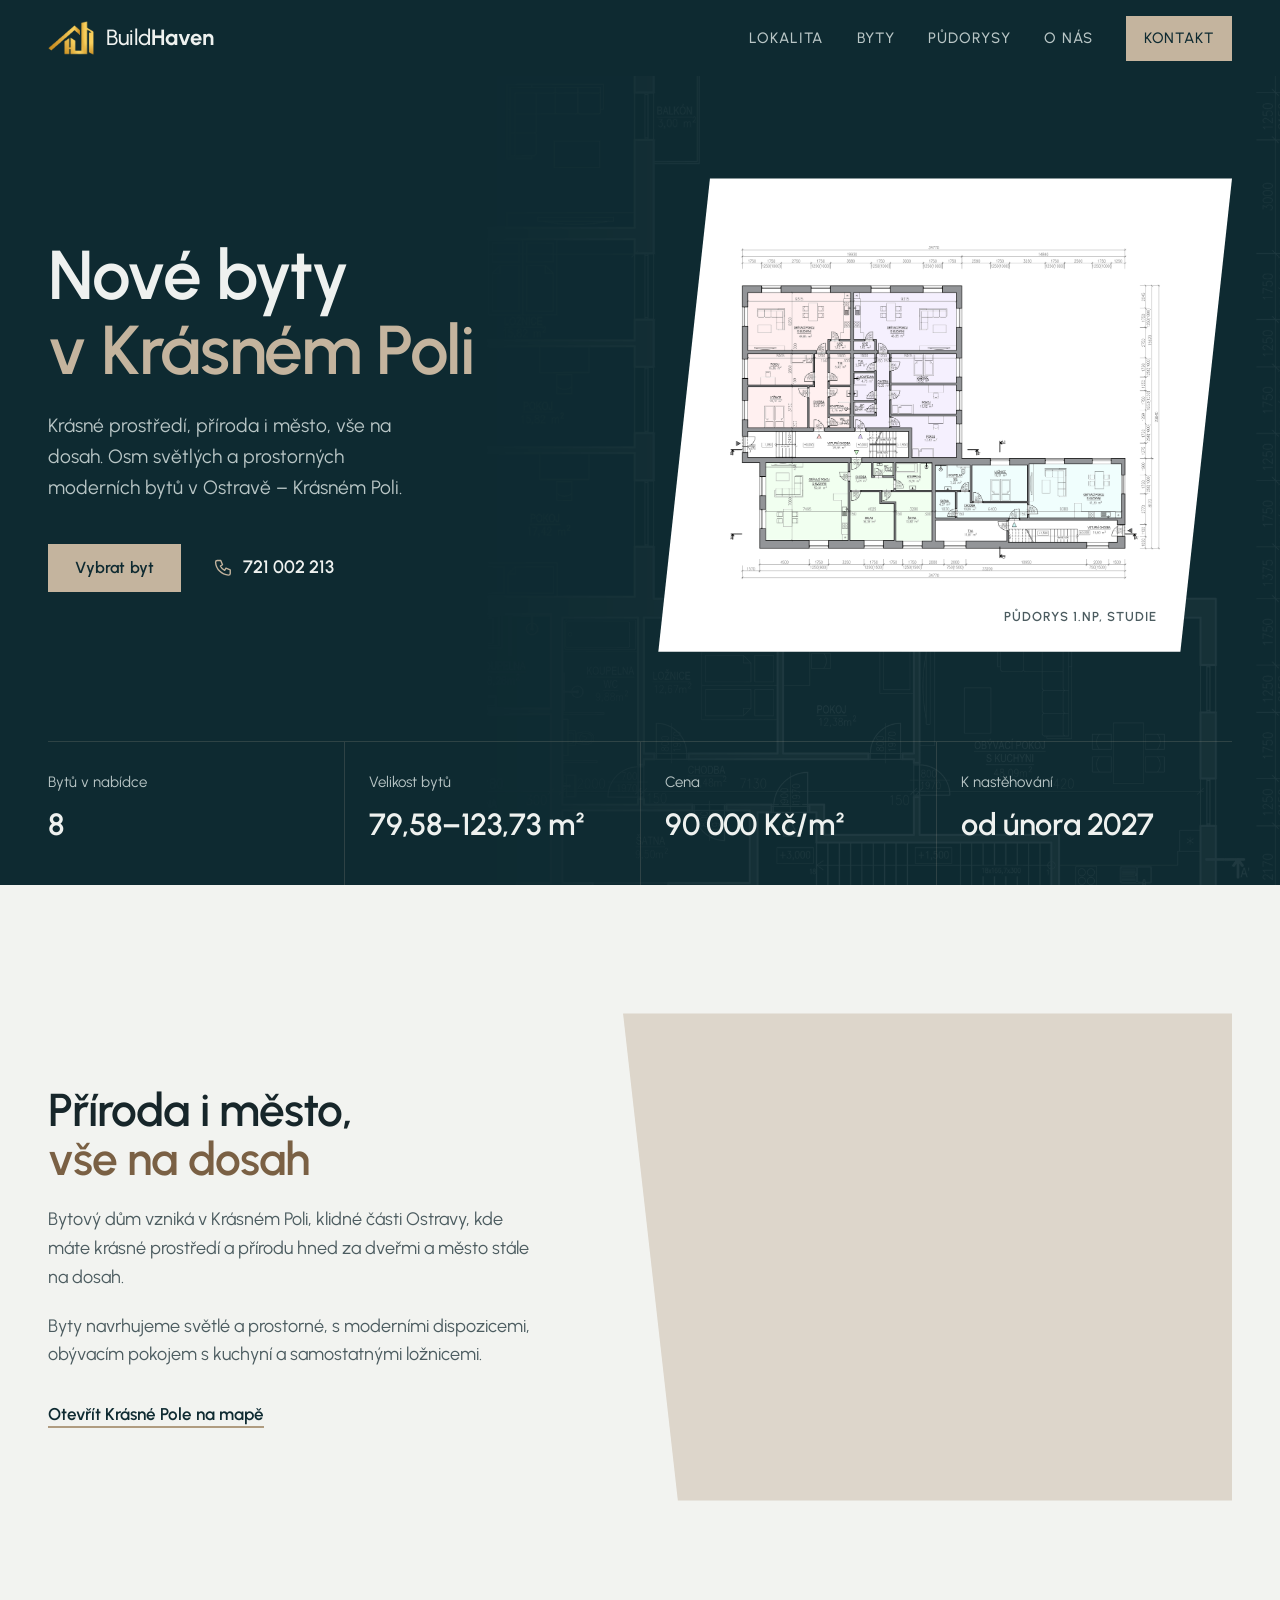
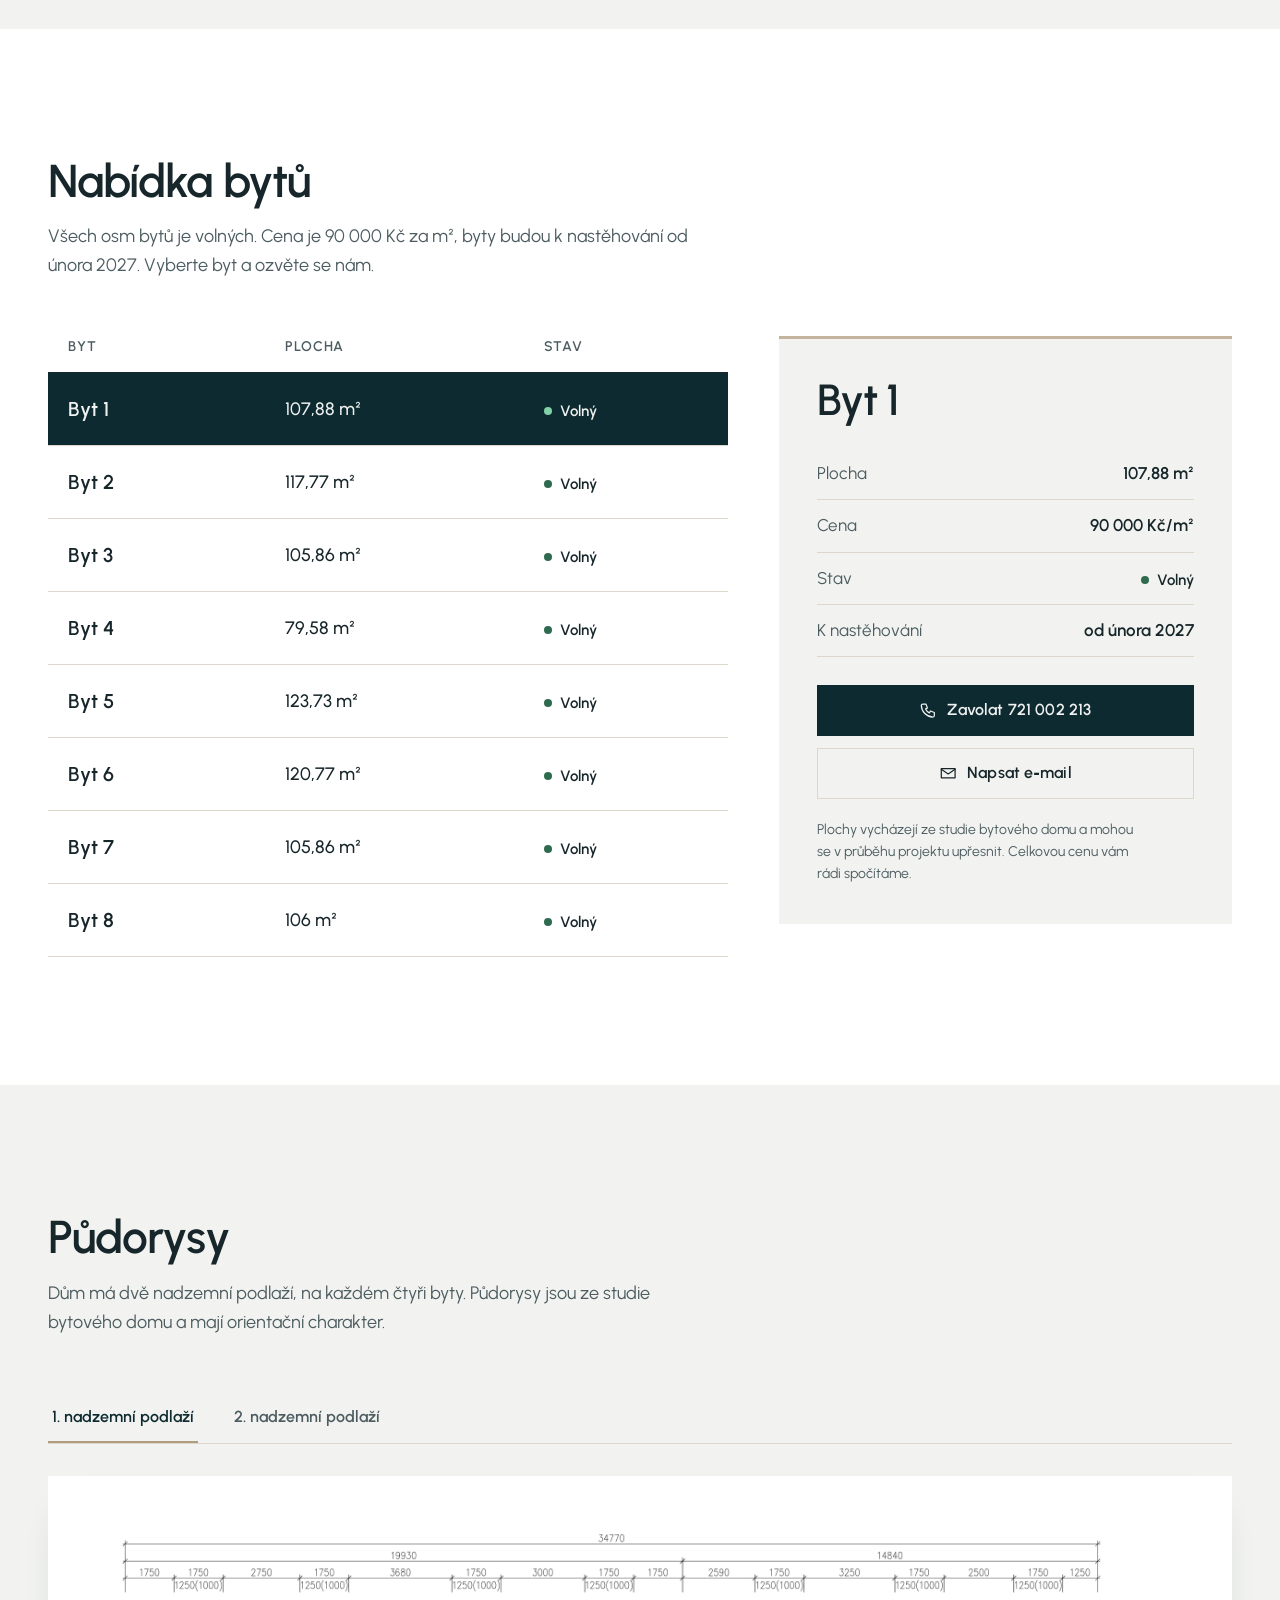
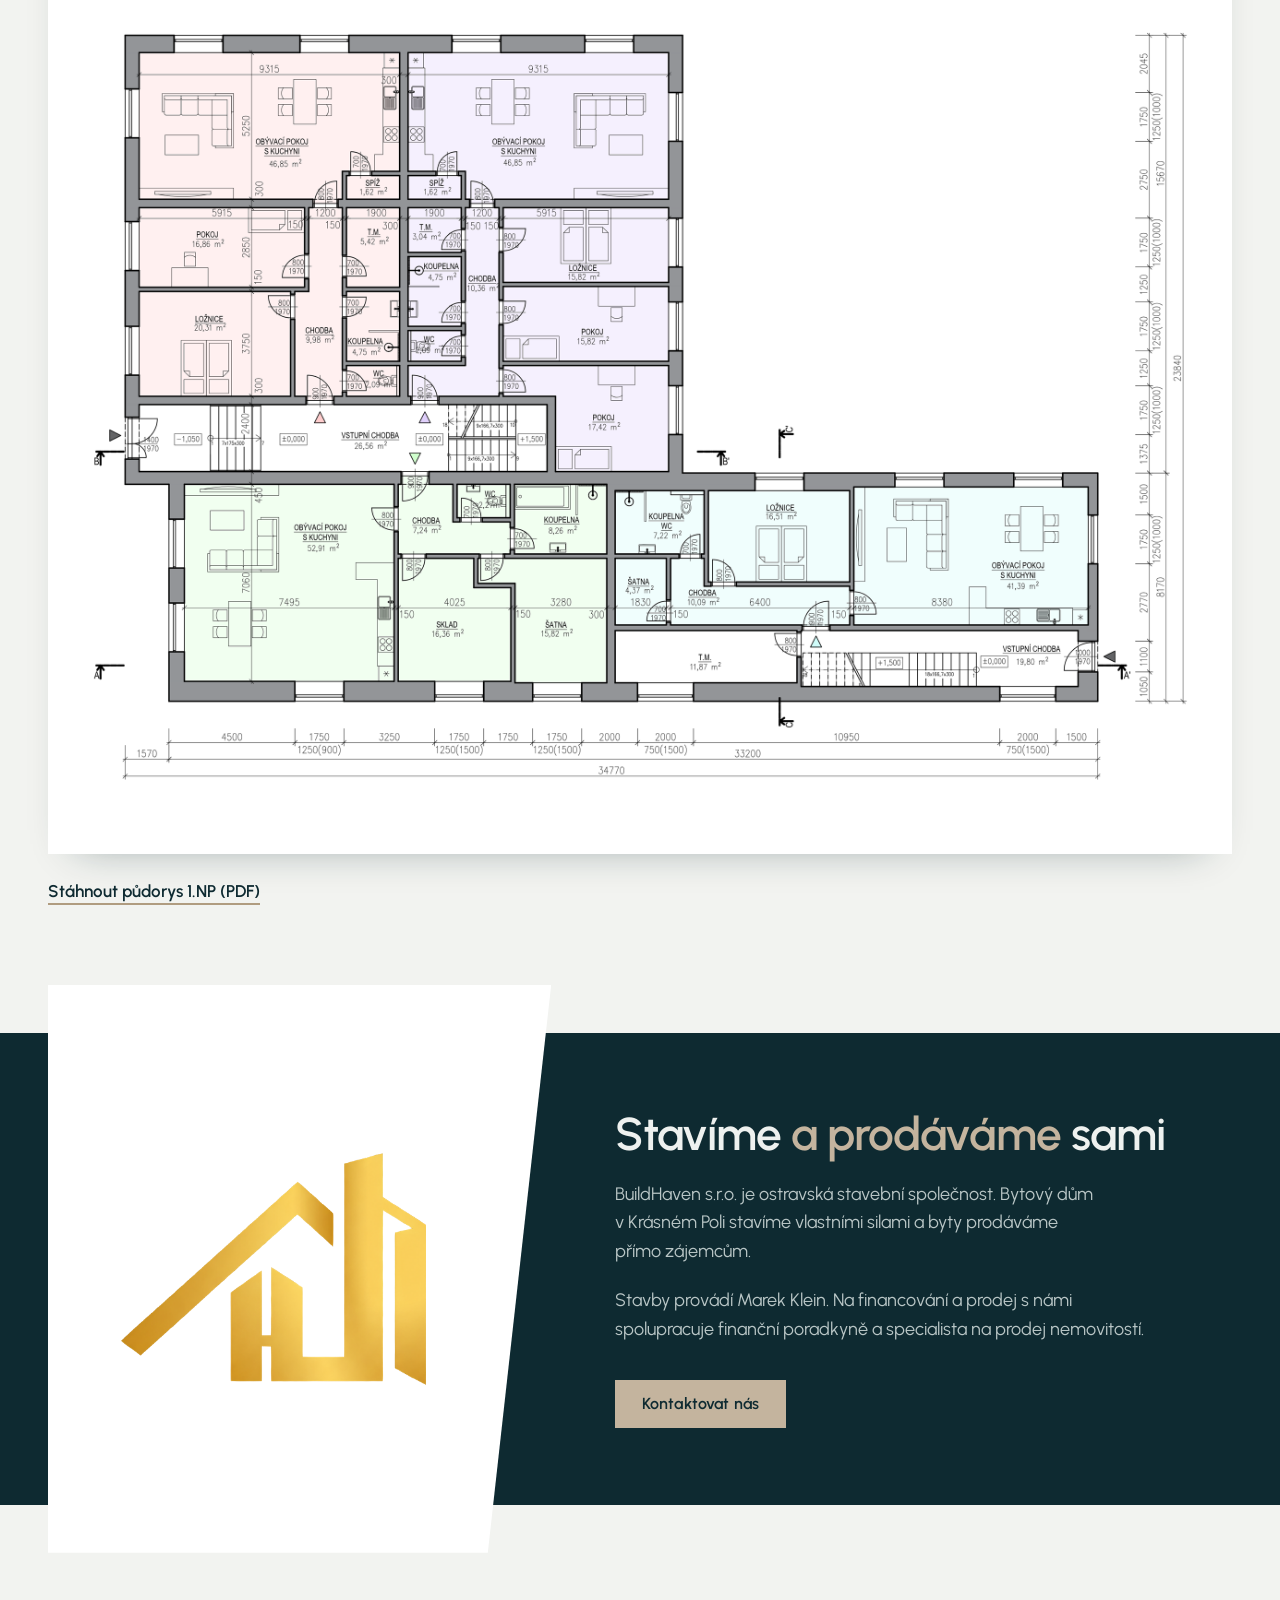
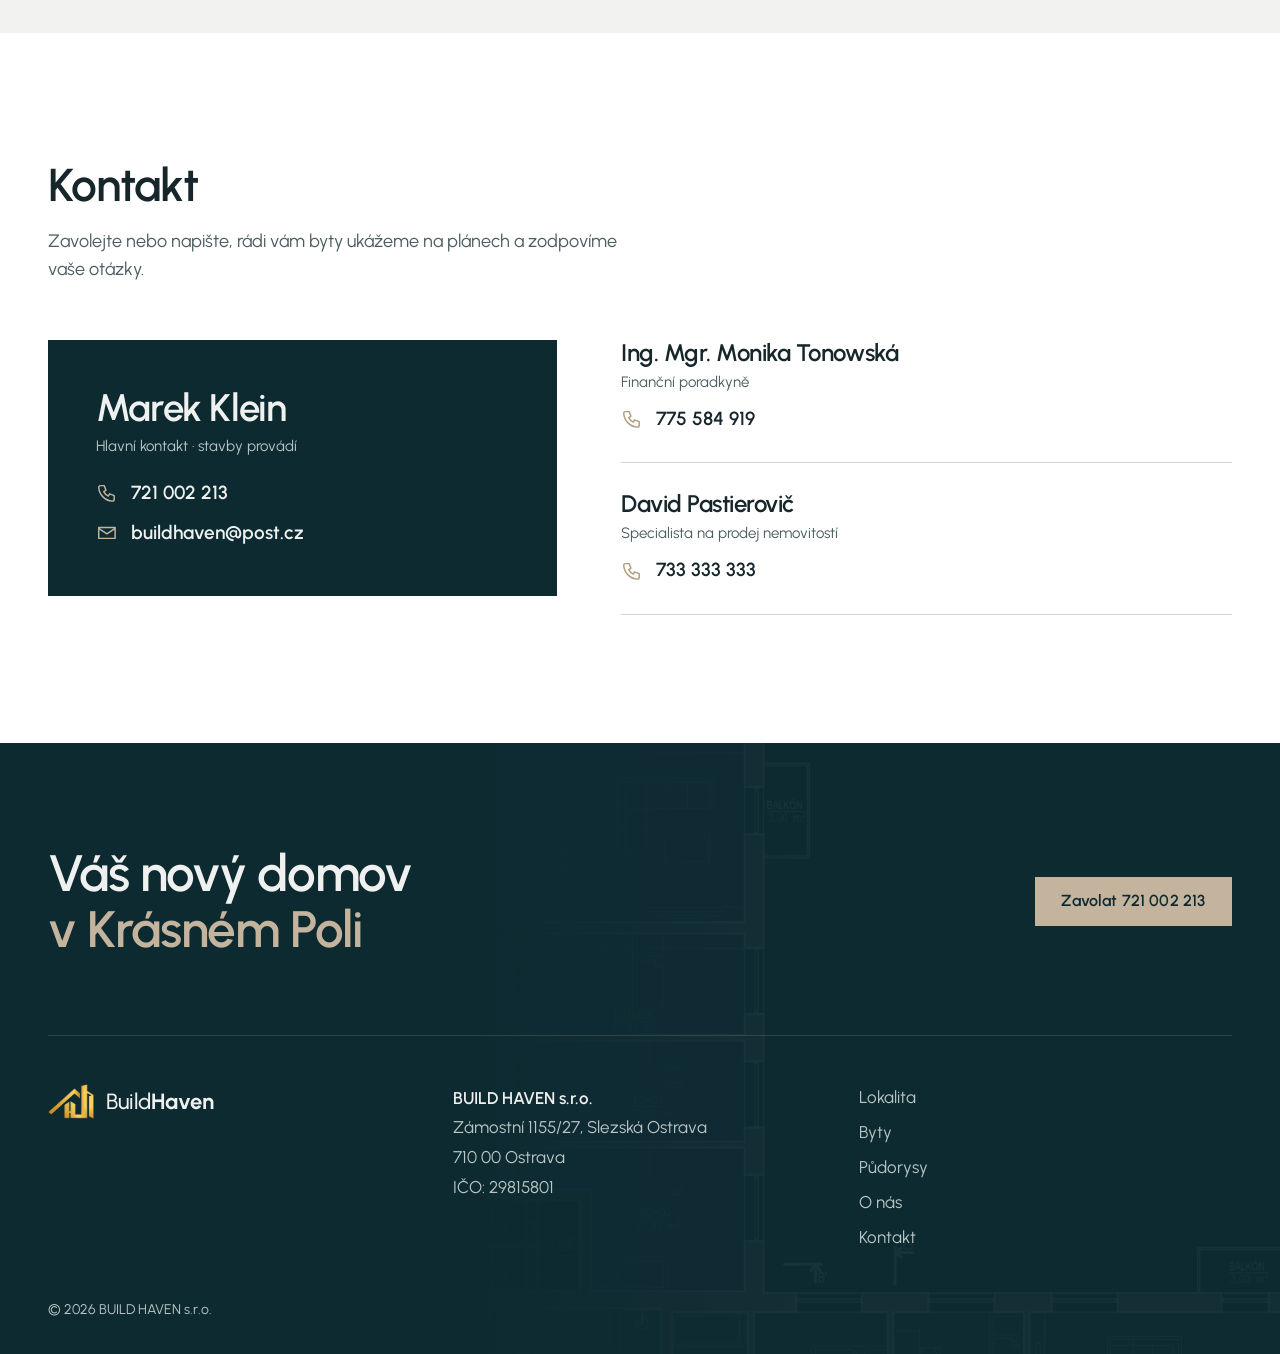
==== index.html @ f6b7c9c4 "Initial commit" ====
<!doctype html>
<html lang="cs">
<head>
  <meta charset="utf-8">
  <meta name="viewport" content="width=device-width, initial-scale=1">
  <title>Nové byty Krásné Pole | BuildHaven</title>
  <meta name="description" content="8 nových bytů v Ostravě – Krásném Poli. 79,58–123,73 m², 90 000 Kč/m², k nastěhování od února 2027. Stavíme a prodáváme BuildHaven s.r.o.">
  <meta name="theme-color" content="#0E2A31">
  <link rel="icon" type="image/png" href="assets/logo-mark.png">
  <link rel="preload" href="assets/fonts/urbanist-latin.woff2" as="font" type="font/woff2" crossorigin>
  <link rel="stylesheet" href="styles.css">
</head>
<body>
  <a class="skip" href="#obsah">Přeskočit na obsah</a>

  <header class="site-header" data-header>
    <div class="wrap header-inner">
      <a class="brand" href="#top" aria-label="BuildHaven – úvod">
        <img src="assets/logo-mark.png" alt="" width="489" height="372">
        <span>Build<b>Haven</b></span>
      </a>
      <button class="menu-toggle" type="button" aria-expanded="false" aria-controls="menu" data-menu-toggle>
        <span class="menu-toggle-bars" aria-hidden="true"></span>
        <span class="sr">Menu</span>
      </button>
      <nav class="nav" id="menu" aria-label="Hlavní navigace">
        <a href="#lokalita">Lokalita</a>
        <a href="#byty">Byty</a>
        <a href="#pudorysy">Půdorysy</a>
        <a href="#o-nas">O nás</a>
        <a href="#kontakt" class="nav-cta">Kontakt</a>
      </nav>
    </div>
  </header>

  <main id="obsah">
    <section class="hero" id="top">
      <div class="hero-lines" aria-hidden="true"></div>
      <div class="wrap hero-grid">
        <div class="hero-copy">
          <h1>Nové byty <span class="hl">v&nbsp;Krásném Poli</span></h1>
          <p class="hero-lead">Krásné prostředí, příroda i&nbsp;město, vše na dosah. Osm světlých a&nbsp;prostorných moderních bytů v&nbsp;Ostravě – Krásném Poli.</p>
          <div class="hero-actions">
            <a class="btn" href="#byty">Vybrat byt</a>
            <a class="hero-phone" href="tel:+420721002213">
              <svg viewBox="0 0 24 24" aria-hidden="true"><path d="M5 4h4l2 5-2.5 1.5a11 11 0 0 0 5 5L15 13l5 2v4a2 2 0 0 1-2 2A16 16 0 0 1 3 6a2 2 0 0 1 2-2"/></svg>
              721&nbsp;002&nbsp;213
            </a>
          </div>
        </div>
        <figure class="hero-frame" data-hero-frame>
          <img src="assets/plans/pudorys-1np.png" alt="Půdorys 1. nadzemního podlaží bytového domu v Krásném Poli" width="2400" height="1954">
          <figcaption>Půdorys 1.NP, studie</figcaption>
        </figure>
      </div>
      <div class="wrap">
        <dl class="facts">
          <div><dt>Bytů v&nbsp;nabídce</dt><dd>8</dd></div>
          <div><dt>Velikost bytů</dt><dd>79,58–123,73&nbsp;m²</dd></div>
          <div><dt>Cena</dt><dd>90&nbsp;000&nbsp;Kč/m²</dd></div>
          <div><dt>K&nbsp;nastěhování</dt><dd>od února 2027</dd></div>
        </dl>
      </div>
    </section>

    <section class="section location" id="lokalita">
      <div class="wrap location-grid">
        <div class="location-copy">
          <h2>Příroda i&nbsp;město, <span class="hl-dark">vše na dosah</span></h2>
          <p>Bytový dům vzniká v&nbsp;Krásném Poli, klidné části Ostravy, kde máte krásné prostředí a&nbsp;přírodu hned za dveřmi a&nbsp;město stále na dosah.</p>
          <p>Byty navrhujeme světlé a&nbsp;prostorné, s&nbsp;moderními dispozicemi, obývacím pokojem s&nbsp;kuchyní a&nbsp;samostatnými ložnicemi.</p>
          <a class="text-link" href="https://mapy.cz/zakladni?q=Kr%C3%A1sn%C3%A9%20Pole%2C%20Ostrava" target="_blank" rel="noopener">Otevřít Krásné Pole na mapě</a>
        </div>
        <div class="map-frame">
          <iframe title="Mapa: Krásné Pole, Ostrava" loading="lazy" referrerpolicy="no-referrer-when-downgrade"
            src="https://www.google.com/maps?q=Kr%C3%A1sn%C3%A9+Pole,+Ostrava&z=13&output=embed"></iframe>
        </div>
      </div>
    </section>

    <section class="section units" id="byty">
      <div class="wrap">
        <div class="section-head">
          <h2>Nabídka bytů</h2>
          <p>Všech osm bytů je volných. Cena je 90&nbsp;000&nbsp;Kč za m², byty budou k&nbsp;nastěhování od února 2027. Vyberte byt a&nbsp;ozvěte se nám.</p>
        </div>

        <div class="units-grid">
          <div class="unit-table">
            <div class="unit-row unit-row-head" aria-hidden="true">
              <span>Byt</span>
              <span>Plocha</span>
              <span>Stav</span>
            </div>
            <ul class="unit-list" aria-label="Přehled bytů" data-unit-list></ul>
          </div>

          <aside class="unit-detail" aria-live="polite" data-unit-detail>
            <h3 data-d-name>Byt 1</h3>
            <dl class="unit-detail-specs">
              <div><dt>Plocha</dt><dd data-d-area>107,88 m²</dd></div>
              <div><dt>Cena</dt><dd>90&nbsp;000&nbsp;Kč/m²</dd></div>
              <div><dt>Stav</dt><dd><span class="status">Volný</span></dd></div>
              <div><dt>K&nbsp;nastěhování</dt><dd>od února 2027</dd></div>
            </dl>
            <div class="unit-detail-actions">
              <a class="btn btn-dark" href="tel:+420721002213">
                <svg viewBox="0 0 24 24" aria-hidden="true"><path d="M5 4h4l2 5-2.5 1.5a11 11 0 0 0 5 5L15 13l5 2v4a2 2 0 0 1-2 2A16 16 0 0 1 3 6a2 2 0 0 1 2-2"/></svg>
                Zavolat 721&nbsp;002&nbsp;213
              </a>
              <a class="btn btn-ghost" data-d-mail href="mailto:buildhaven@post.cz?subject=Z%C3%A1jem%20o%20Byt%201">
                <svg viewBox="0 0 24 24" aria-hidden="true"><path d="M3 6h18v12H3z"/><path d="m3 7 9 6 9-6"/></svg>
                Napsat e‑mail
              </a>
            </div>
            <p class="unit-detail-note">Plochy vycházejí ze studie bytového domu a&nbsp;mohou se v&nbsp;průběhu projektu upřesnit. Celkovou cenu vám rádi spočítáme.</p>
          </aside>
        </div>
      </div>
    </section>

    <section class="section plans" id="pudorysy">
      <div class="wrap">
        <div class="section-head">
          <h2>Půdorysy</h2>
          <p>Dům má dvě nadzemní podlaží, na každém čtyři byty. Půdorysy jsou ze studie bytového domu a&nbsp;mají orientační charakter.</p>
        </div>
        <div class="plan-tabs" role="tablist" aria-label="Podlaží">
          <button role="tab" id="tab-1np" aria-controls="panel-1np" aria-selected="true" data-tab>1. nadzemní podlaží</button>
          <button role="tab" id="tab-2np" aria-controls="panel-2np" aria-selected="false" tabindex="-1" data-tab>2. nadzemní podlaží</button>
        </div>
        <div class="plan-panel" role="tabpanel" id="panel-1np" aria-labelledby="tab-1np">
          <a class="plan-image" href="assets/plans/pudorys-1np.png" target="_blank" rel="noopener">
            <img src="assets/plans/pudorys-1np.png" alt="Půdorys 1. nadzemního podlaží se čtyřmi byty" width="2400" height="1954" loading="lazy">
            <span class="plan-zoom">Zvětšit</span>
          </a>
          <a class="text-link" href="floorplan1.pdf" download>Stáhnout půdorys 1.NP (PDF)</a>
        </div>
        <div class="plan-panel" role="tabpanel" id="panel-2np" aria-labelledby="tab-2np" hidden>
          <a class="plan-image" href="assets/plans/pudorys-2np.png" target="_blank" rel="noopener">
            <img src="assets/plans/pudorys-2np.png" alt="Půdorys 2. nadzemního podlaží se čtyřmi byty a balkony" width="2400" height="1954" loading="lazy">
            <span class="plan-zoom">Zvětšit</span>
          </a>
          <a class="text-link" href="floorplan2.pdf" download>Stáhnout půdorys 2.NP (PDF)</a>
        </div>
      </div>
    </section>

    <section class="section gallery" id="vizualizace" hidden data-gallery>
      <div class="wrap">
        <div class="section-head">
          <h2>Vizualizace</h2>
        </div>
        <div class="gallery-grid" data-gallery-grid></div>
      </div>
    </section>

    <section class="about" id="o-nas">
      <div class="wrap about-grid">
        <figure class="about-frame" data-about-frame>
          <img src="assets/logo-mark.png" alt="" width="489" height="372" loading="lazy">
        </figure>
        <div class="about-copy">
          <h2>Stavíme <span class="hl">a&nbsp;prodáváme</span> sami</h2>
          <p>BuildHaven s.r.o. je ostravská stavební společnost. Bytový dům v&nbsp;Krásném Poli stavíme vlastními silami a&nbsp;byty prodáváme přímo zájemcům.</p>
          <p>Stavby provádí Marek Klein. Na financování a&nbsp;prodej s&nbsp;námi spolupracuje finanční poradkyně a&nbsp;specialista na prodej nemovitostí.</p>
          <a class="btn" href="#kontakt">Kontaktovat nás</a>
        </div>
      </div>
    </section>

    <section class="section contact" id="kontakt">
      <div class="wrap">
        <div class="section-head">
          <h2>Kontakt</h2>
          <p>Zavolejte nebo napište, rádi vám byty ukážeme na plánech a&nbsp;zodpovíme vaše otázky.</p>
        </div>
        <div class="contact-grid">
          <div class="contact-main">
            <h3>Marek Klein</h3>
            <p class="contact-role">Hlavní kontakt · stavby provádí</p>
            <a class="contact-line" href="tel:+420721002213">
              <svg viewBox="0 0 24 24" aria-hidden="true"><path d="M5 4h4l2 5-2.5 1.5a11 11 0 0 0 5 5L15 13l5 2v4a2 2 0 0 1-2 2A16 16 0 0 1 3 6a2 2 0 0 1 2-2"/></svg>
              721&nbsp;002&nbsp;213
            </a>
            <a class="contact-line" href="mailto:buildhaven@post.cz">
              <svg viewBox="0 0 24 24" aria-hidden="true"><path d="M3 6h18v12H3z"/><path d="m3 7 9 6 9-6"/></svg>
              buildhaven@post.cz
            </a>
          </div>
          <ul class="contact-list">
            <li>
              <h3>Ing. Mgr. Monika Tonowská</h3>
              <p class="contact-role">Finanční poradkyně</p>
              <a class="contact-line" href="tel:+420775584919">
                <svg viewBox="0 0 24 24" aria-hidden="true"><path d="M5 4h4l2 5-2.5 1.5a11 11 0 0 0 5 5L15 13l5 2v4a2 2 0 0 1-2 2A16 16 0 0 1 3 6a2 2 0 0 1 2-2"/></svg>
                775&nbsp;584&nbsp;919
              </a>
            </li>
            <li>
              <h3>David Pastierovič</h3>
              <p class="contact-role">Specialista na prodej nemovitostí</p>
              <a class="contact-line" href="tel:+420733333333">
                <svg viewBox="0 0 24 24" aria-hidden="true"><path d="M5 4h4l2 5-2.5 1.5a11 11 0 0 0 5 5L15 13l5 2v4a2 2 0 0 1-2 2A16 16 0 0 1 3 6a2 2 0 0 1 2-2"/></svg>
                733&nbsp;333&nbsp;333
              </a>
            </li>
          </ul>
        </div>
      </div>
    </section>
  </main>

  <footer class="site-footer">
    <div class="hero-lines" aria-hidden="true"></div>
    <div class="wrap">
      <div class="closing">
        <p class="closing-title">Váš nový domov <span class="hl">v&nbsp;Krásném Poli</span></p>
        <a class="btn" href="tel:+420721002213">Zavolat 721&nbsp;002&nbsp;213</a>
      </div>
      <div class="footer-grid">
        <a class="brand" href="#top" aria-label="BuildHaven – zpět nahoru">
          <img src="assets/logo-mark.png" alt="" width="489" height="372">
          <span>Build<b>Haven</b></span>
        </a>
        <address>
          <strong>BUILD HAVEN s.r.o.</strong><br>
          Zámostní 1155/27, Slezská Ostrava<br>
          710&nbsp;00 Ostrava<br>
          IČO: 29815801
        </address>
        <nav class="footer-nav" aria-label="Patička">
          <a href="#lokalita">Lokalita</a>
          <a href="#byty">Byty</a>
          <a href="#pudorysy">Půdorysy</a>
          <a href="#o-nas">O nás</a>
          <a href="#kontakt">Kontakt</a>
        </nav>
      </div>
      <p class="copyright">© 2026 BUILD HAVEN s.r.o.</p>
    </div>
  </footer>

  <script src="script.js"></script>
</body>
</html>
---- styles.css ----
@font-face {
  font-family: "Urbanist"; font-style: normal; font-weight: 100 900; font-display: swap;
  src: url("assets/fonts/urbanist-latin-ext.woff2") format("woff2");
  unicode-range: U+0100-02BA, U+02BD-02C5, U+02C7-02CC, U+02CE-02D7, U+02DD-02FF, U+0304, U+0308, U+0329, U+1D00-1DBF, U+1E00-1E9F, U+1EF2-1EFF, U+2020, U+20A0-20AB, U+20AD-20C4, U+2113, U+2C60-2C7F, U+A720-A7FF;
}
@font-face {
  font-family: "Urbanist"; font-style: normal; font-weight: 100 900; font-display: swap;
  src: url("assets/fonts/urbanist-latin.woff2") format("woff2");
  unicode-range: U+0000-00FF, U+0131, U+0152-0153, U+02BB-02BC, U+02C6, U+02DA, U+02DC, U+0304, U+0308, U+0329, U+2000-206F, U+20AC, U+2122, U+2191, U+2193, U+2212, U+2215, U+FEFF, U+FFFD;
}

:root {
  --ink: #0e2a31;
  --ink-2: #163a43;
  --ink-line: rgba(196, 180, 158, 0.18);
  --paper: #f2f3f0;
  --white: #ffffff;
  --sand: #c4b49e;
  --sand-strong: #b09c80;
  --bronze: #7a6044;
  --text: #17262a;
  --text-2: #4c5c60;
  --on-ink: #eef1ef;
  --on-ink-2: #b9c6c6;
  --rule: #ddd6cb;
  --ok: #2e6a4f;

  --font: "Urbanist", "Segoe UI", system-ui, sans-serif;
  --wrap: 1240px;
  --gutter: clamp(16px, 4vw, 48px);
  --section: clamp(72px, 10vw, 136px);
  --ease: cubic-bezier(0.16, 1, 0.3, 1);
  --slant: 9%;
}

*, *::before, *::after { box-sizing: border-box; }

html {
  scroll-behavior: smooth;
  scroll-padding-top: 84px;
  scrollbar-color: var(--sand-strong) var(--paper);
  -webkit-text-size-adjust: 100%;
}
@media (prefers-reduced-motion: reduce) {
  html { scroll-behavior: auto; }
  *, *::before, *::after { animation: none !important; transition: none !important; }
}

body {
  margin: 0;
  font-family: var(--font);
  font-size: 1.0625rem;
  line-height: 1.6;
  color: var(--text);
  background: var(--paper);
  font-feature-settings: "kern", "liga";
  -webkit-font-smoothing: antialiased;
}

::selection { background: var(--sand); color: var(--ink); }

[hidden] { display: none !important; }
img { display: block; max-width: 100%; height: auto; }
a { color: inherit; }
h1, h2, h3 { margin: 0; line-height: 1.08; font-weight: 600; letter-spacing: -0.02em; text-wrap: balance; }
p { margin: 0; text-wrap: pretty; }

:focus-visible { outline: 2px solid var(--sand-strong); outline-offset: 3px; border-radius: 1px; }

svg { width: 1.15em; height: 1.15em; fill: none; stroke: currentColor; stroke-width: 1.6; stroke-linecap: round; stroke-linejoin: round; flex: none; }

.sr { position: absolute; width: 1px; height: 1px; overflow: hidden; clip: rect(0 0 0 0); white-space: nowrap; }
.skip { position: absolute; left: 16px; top: -60px; z-index: 100; background: var(--sand); color: var(--ink); padding: 10px 16px; font-weight: 600; text-decoration: none; }
.skip:focus { top: 12px; }

.wrap { width: 100%; max-width: calc(var(--wrap) + 2 * var(--gutter)); margin: 0 auto; padding: 0 var(--gutter); }

.hl { color: var(--sand); }
.hl-dark { color: var(--bronze); }

/* Buttons and links */
.btn {
  display: inline-flex; align-items: center; gap: 0.6em;
  padding: 0.95em 1.6em;
  background: var(--sand); color: var(--ink);
  font: 600 1rem/1 var(--font); letter-spacing: 0.01em;
  text-decoration: none; border: 1px solid var(--sand);
  transition: background-color 0.3s var(--ease), color 0.3s var(--ease), border-color 0.3s var(--ease), transform 0.3s var(--ease);
}
.btn:hover { background: var(--white); border-color: var(--white); }
.btn:active { transform: translateY(1px); }
.btn-dark { background: var(--ink); border-color: var(--ink); color: var(--on-ink); }
.btn-dark:hover { background: var(--ink-2); border-color: var(--ink-2); }
.btn-ghost { background: transparent; border-color: var(--rule); color: var(--text); }
.btn-ghost:hover { background: var(--white); border-color: var(--sand-strong); }

.text-link {
  display: inline-block; font-weight: 600; color: var(--ink);
  text-decoration: underline; text-decoration-color: var(--sand-strong);
  text-decoration-thickness: 2px; text-underline-offset: 6px;
  transition: text-decoration-color 0.25s var(--ease);
}
.text-link:hover { text-decoration-color: var(--ink); }

/* Header */
.site-header {
  background: var(--ink);
  position: fixed; inset: 0 0 auto; z-index: 50;
  color: var(--on-ink);
  transition: background-color 0.4s var(--ease), box-shadow 0.4s var(--ease);
}
.site-header.is-solid, .site-header.menu-open { box-shadow: 0 8px 24px -16px rgba(0, 0, 0, 0.6); }
.header-inner { display: flex; align-items: center; justify-content: space-between; height: 76px; }

.brand { display: inline-flex; align-items: center; gap: 12px; text-decoration: none; }
.brand img { width: 46px; height: auto; }
.brand span { font-size: 1.375rem; font-weight: 500; letter-spacing: 0.01em; }
.brand b { font-weight: 700; }

.nav { display: flex; align-items: center; gap: clamp(20px, 2.6vw, 40px); }
.nav a {
  font-size: 0.9375rem; font-weight: 500; letter-spacing: 0.06em; text-transform: uppercase;
  text-decoration: none; color: var(--on-ink-2);
  transition: color 0.25s var(--ease);
}
.nav a:hover { color: var(--white); }
.nav .nav-cta { color: var(--ink); background: var(--sand); padding: 0.7em 1.2em; }
.nav .nav-cta:hover { color: var(--ink); background: var(--white); }

.menu-toggle { display: none; }

/* Hero */
.hero {
  position: relative; overflow: hidden;
  background: var(--ink); color: var(--on-ink);
  padding: calc(76px + clamp(48px, 8vw, 112px)) 0 0;
}
.hero-lines {
  position: absolute; inset: 0; pointer-events: none;
  background-image: url("assets/plans/pudorys-2np.png");
  background-size: 1500px auto; background-position: 70% 40%; background-repeat: no-repeat;
  filter: invert(1); mix-blend-mode: screen; opacity: 0.07;
  -webkit-mask-image: linear-gradient(90deg, transparent 0%, transparent 38%, #000 62%);
  mask-image: linear-gradient(90deg, transparent 0%, transparent 38%, #000 62%);
}
.hero-grid {
  position: relative;
  display: grid; grid-template-columns: minmax(0, 1fr) minmax(0, 1.05fr);
  gap: clamp(32px, 5vw, 80px); align-items: center;
}
.hero h1 { font-size: clamp(2.6rem, 5.4vw, 4.75rem); font-weight: 600; }
.hero h1 .hl { display: block; }
.hero-lead { margin-top: 24px; max-width: 34ch; font-size: clamp(1.125rem, 1.5vw, 1.3rem); color: var(--on-ink-2); }
.hero-actions { margin-top: 40px; display: flex; flex-wrap: wrap; align-items: center; gap: 16px 32px; }
.hero-phone {
  display: inline-flex; align-items: center; gap: 0.55em;
  font-size: 1.125rem; font-weight: 600; text-decoration: none; color: var(--on-ink);
  font-variant-numeric: tabular-nums;
}
.hero-phone svg { color: var(--sand); }
.hero-phone:hover { color: var(--sand); }

.hero-frame {
  position: relative; margin: 0;
  background: var(--white);
  clip-path: polygon(var(--slant) 0, 100% 0, calc(100% - var(--slant)) 100%, 0 100%);
  aspect-ratio: 4 / 3.3;
  display: grid; place-items: center;
  padding: 6% 12%;
  animation: frame-in 1.4s var(--ease) 0.15s both;
}
.hero-frame img { width: 100%; height: 100%; object-fit: contain; }
.hero-frame.is-photo { padding: 0; }
.hero-frame.is-photo img { object-fit: cover; }
.hero-frame.is-photo figcaption { background: rgba(14, 42, 49, 0.85); color: var(--on-ink); padding: 6px 12px; }
.hero-frame figcaption {
  position: absolute; right: calc(var(--slant) + 4%); bottom: 5%;
  font-size: 0.8125rem; font-weight: 600; letter-spacing: 0.08em; text-transform: uppercase; color: var(--text-2);
}
@keyframes frame-in {
  from { clip-path: polygon(var(--slant) 0, var(--slant) 0, 0 100%, 0 100%); }
}

.facts {
  position: relative;
  margin: clamp(56px, 7vw, 96px) 0 0;
  display: grid; grid-template-columns: repeat(4, 1fr);
  border-top: 1px solid var(--ink-line);
}
.facts > div { padding: 28px 24px 36px 0; }
.facts > div + div { padding-left: 24px; border-left: 1px solid var(--ink-line); }
.facts dt { font-size: 0.9375rem; color: var(--on-ink-2); }
.facts dd { margin: 6px 0 0; font-size: clamp(1.5rem, 2.4vw, 2.125rem); font-weight: 600; letter-spacing: -0.01em; font-variant-numeric: tabular-nums; }

/* Sections */
.section { padding: var(--section) 0; }
.section-head { max-width: 640px; margin-bottom: clamp(36px, 5vw, 56px); }
.section-head h2, .location h2, .about h2 { font-size: clamp(2rem, 3.6vw, 3rem); }
.section-head p { margin-top: 16px; color: var(--text-2); font-size: 1.125rem; }

/* Location */
.location { background: var(--paper); }
.location-grid { display: grid; grid-template-columns: minmax(0, 0.9fr) minmax(0, 1.1fr); gap: clamp(40px, 6vw, 96px); align-items: center; }
.location-copy p { margin-top: 20px; color: var(--text-2); font-size: 1.125rem; max-width: 46ch; }
.location-copy .text-link { margin-top: 32px; }
.map-frame {
  position: relative; aspect-ratio: 5 / 4; background: var(--rule);
  clip-path: polygon(0 0, 100% 0, 100% 100%, var(--slant) 100%);
}
.map-frame iframe { position: absolute; inset: 0; width: 100%; height: 100%; border: 0; filter: grayscale(0.65) contrast(1.02); }

/* Units */
.units { background: var(--white); }
.units-grid { display: grid; grid-template-columns: minmax(0, 1.5fr) minmax(300px, 1fr); gap: clamp(32px, 4vw, 64px); align-items: start; }

.unit-list { list-style: none; margin: 0; padding: 0; }
.unit-row {
  display: grid; grid-template-columns: 1fr 1.2fr 0.8fr; align-items: center; gap: 12px;
  width: 100%; padding: 20px 20px; text-align: left;
  font: inherit; color: inherit; background: none; border: 0; border-bottom: 1px solid var(--rule);
  cursor: pointer; font-variant-numeric: tabular-nums;
  transition: background-color 0.25s var(--ease), color 0.25s var(--ease);
}
.unit-row-head {
  cursor: default; padding-top: 0; padding-bottom: 14px; border-bottom: 1px solid var(--text);
  font-size: 0.875rem; font-weight: 600; letter-spacing: 0.06em; text-transform: uppercase; color: var(--text-2);
}
.unit-list .unit-row:hover { background: var(--paper); }
.unit-list .unit-row[aria-pressed="true"] { background: var(--ink); color: var(--on-ink); }
.unit-name { font-size: 1.25rem; font-weight: 600; }
.unit-area { font-size: 1.125rem; font-weight: 500; }

.status { display: inline-flex; align-items: center; gap: 8px; font-weight: 600; font-size: 0.9375rem; }
.status::before { content: ""; width: 8px; height: 8px; border-radius: 50%; background: var(--ok); }
.status-rezervace::before { background: var(--sand-strong); }
.status-prodano::before { background: #9a9a9a; }
.unit-row[aria-pressed="true"] .status::before { background: #7fd1a6; }

.unit-detail {
  position: sticky; top: 104px;
  background: var(--paper); padding: clamp(28px, 3vw, 40px);
  border-top: 3px solid var(--sand);
}
.unit-detail.is-swapping > * { animation: swap-in 0.5s var(--ease) both; }
@keyframes swap-in { from { opacity: 0.2; transform: translateY(6px); } }
.unit-detail h3 { font-size: clamp(2.25rem, 3.4vw, 3rem); }
.unit-detail-specs { margin: 24px 0 0; }
.unit-detail-specs > div { display: flex; justify-content: space-between; gap: 16px; padding: 12px 0; border-bottom: 1px solid var(--rule); }
.unit-detail-specs dt { color: var(--text-2); }
.unit-detail-specs dd { margin: 0; font-weight: 600; text-align: right; font-variant-numeric: tabular-nums; }
.unit-detail-actions { margin-top: 28px; display: grid; gap: 12px; }
.unit-detail-actions .btn { justify-content: center; }
.unit-detail-note { margin-top: 20px; font-size: 0.875rem; color: var(--text-2); }

/* Plans */
.plans { background: var(--paper); }
.plan-tabs { display: flex; gap: 0; border-bottom: 1px solid var(--rule); margin-bottom: 32px; overflow-x: auto; }
.plan-tabs button {
  font: 600 1rem/1 var(--font); color: var(--text-2); background: none; border: 0;
  padding: 16px 4px; margin-right: 32px; cursor: pointer; white-space: nowrap;
  border-bottom: 3px solid transparent; margin-bottom: -1px;
  transition: color 0.25s var(--ease), border-color 0.25s var(--ease);
}
.plan-tabs button:hover { color: var(--text); }
.plan-tabs button[aria-selected="true"] { color: var(--ink); border-bottom-color: var(--sand-strong); }
.plan-panel { display: grid; gap: 24px; justify-items: start; }
.plan-image { position: relative; display: block; width: 100%; background: var(--white); padding: clamp(12px, 3vw, 40px); box-shadow: 0 18px 40px -28px rgba(14, 42, 49, 0.45); }
.plan-zoom {
  position: absolute; right: 16px; bottom: 16px;
  background: var(--ink); color: var(--on-ink); padding: 8px 14px; font-size: 0.875rem; font-weight: 600;
  opacity: 0; transform: translateY(4px); transition: opacity 0.3s var(--ease), transform 0.3s var(--ease);
}
.plan-image:hover .plan-zoom, .plan-image:focus-visible .plan-zoom { opacity: 1; transform: none; }

/* Gallery (shown once visualisations exist) */
.gallery { background: var(--white); }
.gallery-grid { display: grid; grid-template-columns: repeat(auto-fit, minmax(280px, 1fr)); gap: 16px; }
.gallery-grid figure { margin: 0; }
.gallery-grid img { width: 100%; aspect-ratio: 4 / 3; object-fit: cover; }
.gallery-grid figcaption { margin-top: 8px; font-size: 0.9375rem; color: var(--text-2); }

/* About */
.about { background: var(--paper); padding-bottom: var(--section); }
.about-grid {
  position: relative; display: grid; grid-template-columns: minmax(0, 0.85fr) minmax(0, 1.15fr);
  background: var(--ink); color: var(--on-ink); align-items: center;
}
.about-frame {
  margin: -48px 0; align-self: stretch; background: var(--white);
  clip-path: polygon(0 0, 100% 0, calc(100% - var(--slant) * 1.4) 100%, 0 100%);
  display: grid; place-items: center; padding: 12% 24% 12% 14%;
}
.about-frame img { width: 100%; height: auto; }
.about-frame.is-photo { padding: 0; }
.about-frame.is-photo img { width: 100%; height: 100%; object-fit: cover; }
.about-copy { padding: clamp(40px, 6vw, 88px) clamp(28px, 5vw, 80px); }
.about-copy p { margin-top: 20px; color: var(--on-ink-2); font-size: 1.125rem; max-width: 52ch; }
.about-copy .btn { margin-top: 36px; }

/* Contact */
.contact { background: var(--white); }
.contact-grid { display: grid; grid-template-columns: minmax(0, 1fr) minmax(0, 1.2fr); gap: clamp(32px, 5vw, 80px); align-items: start; }
.contact-role { font-size: 0.9375rem; color: var(--text-2); }
.contact h3 { font-size: 1.5rem; }
.contact .contact-role { margin: 4px 0 6px; }
.contact-main { background: var(--ink); color: var(--on-ink); padding: clamp(28px, 4vw, 48px); }
.contact-main .contact-role { color: var(--on-ink-2); }
.contact-main h3 { font-size: clamp(2rem, 3vw, 2.5rem); }
.contact-main .contact-role { margin-bottom: 20px; }
.contact-line {
  display: flex; align-items: center; gap: 0.7em; margin-top: 10px;
  font-size: 1.1875rem; font-weight: 600; text-decoration: none; font-variant-numeric: tabular-nums;
  width: fit-content; transition: color 0.25s var(--ease);
}
.contact-line svg { color: var(--sand-strong); }
.contact-main .contact-line svg { color: var(--sand); }
.contact-line:hover { color: var(--bronze); }
.contact-main .contact-line:hover { color: var(--sand); }
.contact-list { list-style: none; margin: 0; padding: 0; }
.contact-list li { padding: 28px 0; border-bottom: 1px solid var(--rule); }
.contact-list li:first-child { padding-top: 0; }

/* Footer */
.site-footer { position: relative; overflow: hidden; background: var(--ink); color: var(--on-ink); padding: clamp(64px, 8vw, 112px) 0 32px; }
.site-footer .hero-lines { background-position: 20% 30%; opacity: 0.04; }
.site-footer .wrap { position: relative; }
.closing { display: flex; flex-wrap: wrap; align-items: center; justify-content: space-between; gap: 28px; padding-bottom: clamp(48px, 6vw, 80px); border-bottom: 1px solid var(--ink-line); }
.closing-title { font-size: clamp(2rem, 4vw, 3.25rem); font-weight: 600; line-height: 1.1; letter-spacing: -0.02em; max-width: 16ch; }
.footer-grid { display: grid; grid-template-columns: 1fr 1fr 1fr; gap: 32px; padding: 48px 0; align-items: start; }
.site-footer address { font-style: normal; color: var(--on-ink-2); line-height: 1.75; }
.site-footer address strong { color: var(--on-ink); font-weight: 600; }
.footer-nav { display: grid; gap: 8px; justify-items: start; }
.footer-nav a { color: var(--on-ink-2); text-decoration: none; }
.footer-nav a:hover { color: var(--sand); }
.copyright { font-size: 0.875rem; color: var(--on-ink-2); }

/* Load reveal: hero copy rises once */
.hero-copy > * { animation: rise 1s var(--ease) both; }
.hero-copy > :nth-child(2) { animation-delay: 0.08s; }
.hero-copy > :nth-child(3) { animation-delay: 0.16s; }
@keyframes rise { from { opacity: 0.001; transform: translateY(16px); } }

/* Responsive */
@media (max-width: 1100px) {
  .unit-row { padding: 18px 12px; }
}

@media (max-width: 900px) {
  .menu-toggle {
    display: grid; place-items: center; width: 44px; height: 44px;
    background: none; border: 1px solid var(--ink-line); color: var(--on-ink); cursor: pointer;
  }
  .menu-toggle-bars, .menu-toggle-bars::before, .menu-toggle-bars::after {
    display: block; width: 20px; height: 2px; background: currentColor; position: relative;
    transition: transform 0.3s var(--ease), background-color 0.3s var(--ease);
  }
  .menu-toggle-bars::before, .menu-toggle-bars::after { content: ""; position: absolute; left: 0; }
  .menu-toggle-bars::before { top: -6px; }
  .menu-toggle-bars::after { top: 6px; }
  .menu-open .menu-toggle-bars { background: transparent; }
  .menu-open .menu-toggle-bars::before { transform: translateY(6px) rotate(45deg); }
  .menu-open .menu-toggle-bars::after { transform: translateY(-6px) rotate(-45deg); }

  .nav {
    position: absolute; top: 76px; left: 0; right: 0;
    flex-direction: column; align-items: stretch; gap: 0;
    background: var(--ink); padding: 8px var(--gutter) 24px;
    display: none;
  }
  .menu-open .nav { display: flex; }
  .nav a { padding: 16px 0; border-bottom: 1px solid var(--ink-line); font-size: 1rem; }
  .nav .nav-cta { margin-top: 16px; text-align: center; border: 0; }

  .hero-grid, .location-grid, .units-grid, .contact-grid { grid-template-columns: 1fr; }
  .hero-frame { --slant: 7%; max-width: 640px; }
  .facts { grid-template-columns: repeat(2, 1fr); }
  .facts > div:nth-child(3) { padding-left: 0; border-left: 0; }
  .facts > div:nth-child(n + 3) { border-top: 1px solid var(--ink-line); }

  .unit-detail { position: static; scroll-margin-top: 92px; }

  .about-grid { grid-template-columns: 1fr; }
  .about-frame { margin: 0; clip-path: polygon(0 0, 100% 0, 100% calc(100% - 28px), 0 100%); padding: 40px 0 56px; }
  .about-frame img { width: min(46%, 200px); }

  .footer-grid { grid-template-columns: 1fr 1fr; }
  .footer-grid .brand { grid-column: 1 / -1; }
}

@media (max-width: 560px) {
  body { font-size: 1rem; }
  .brand img { width: 40px; }
  .brand span { font-size: 1.25rem; }
  .hero-actions .btn { flex: 1 1 100%; justify-content: center; }
  .facts > div { padding: 20px 12px 24px 0; }
  .facts > div + div { padding-left: 12px; }
  .facts > div:nth-child(3) { padding-left: 0; }
  .facts dd { font-size: 1.25rem; white-space: nowrap; }

  .unit-row-head { display: none; }
  .unit-row {
    grid-template-columns: 1fr auto; grid-template-areas: "name status" "area status";
    row-gap: 4px; padding: 16px 12px;
  }
  .unit-name { grid-area: name; }
  .unit-row > span:last-child { grid-area: status; justify-self: end; }
  .unit-area { grid-area: area; }

  .footer-grid { grid-template-columns: 1fr; }
}
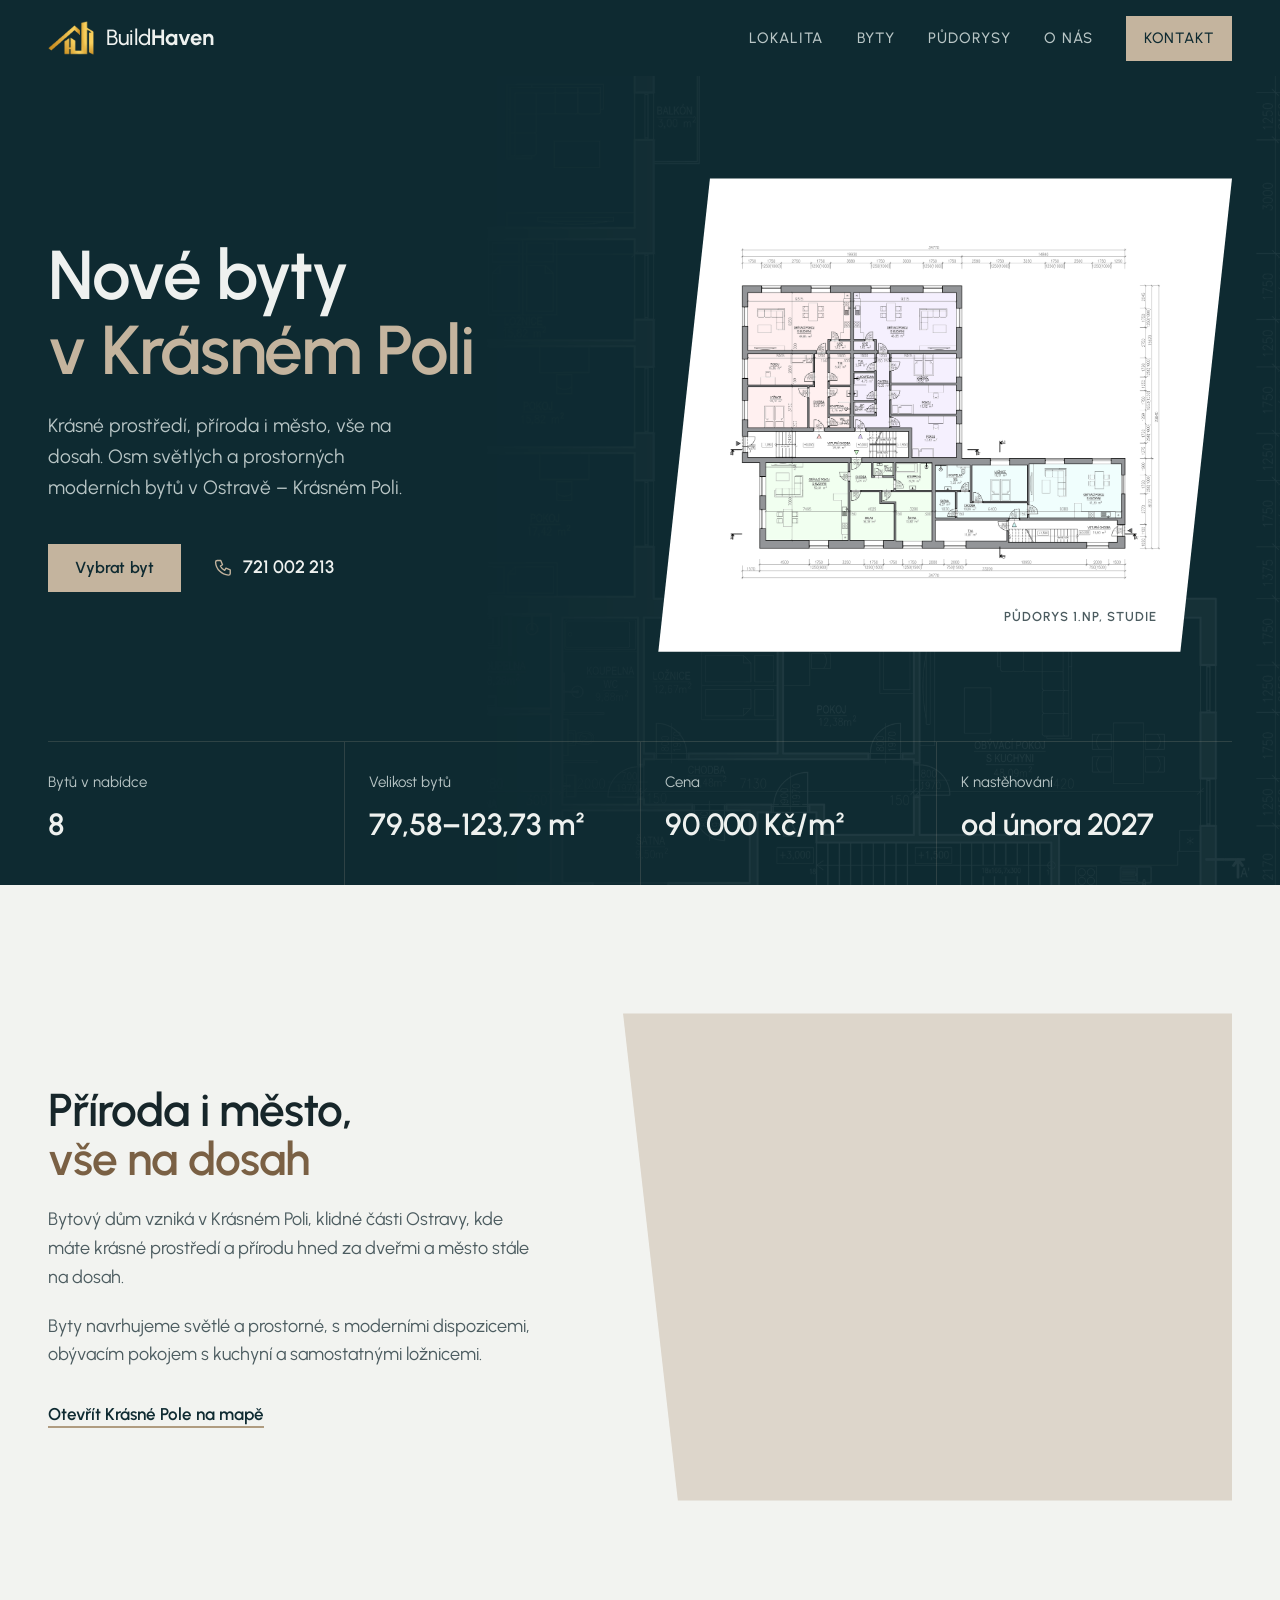
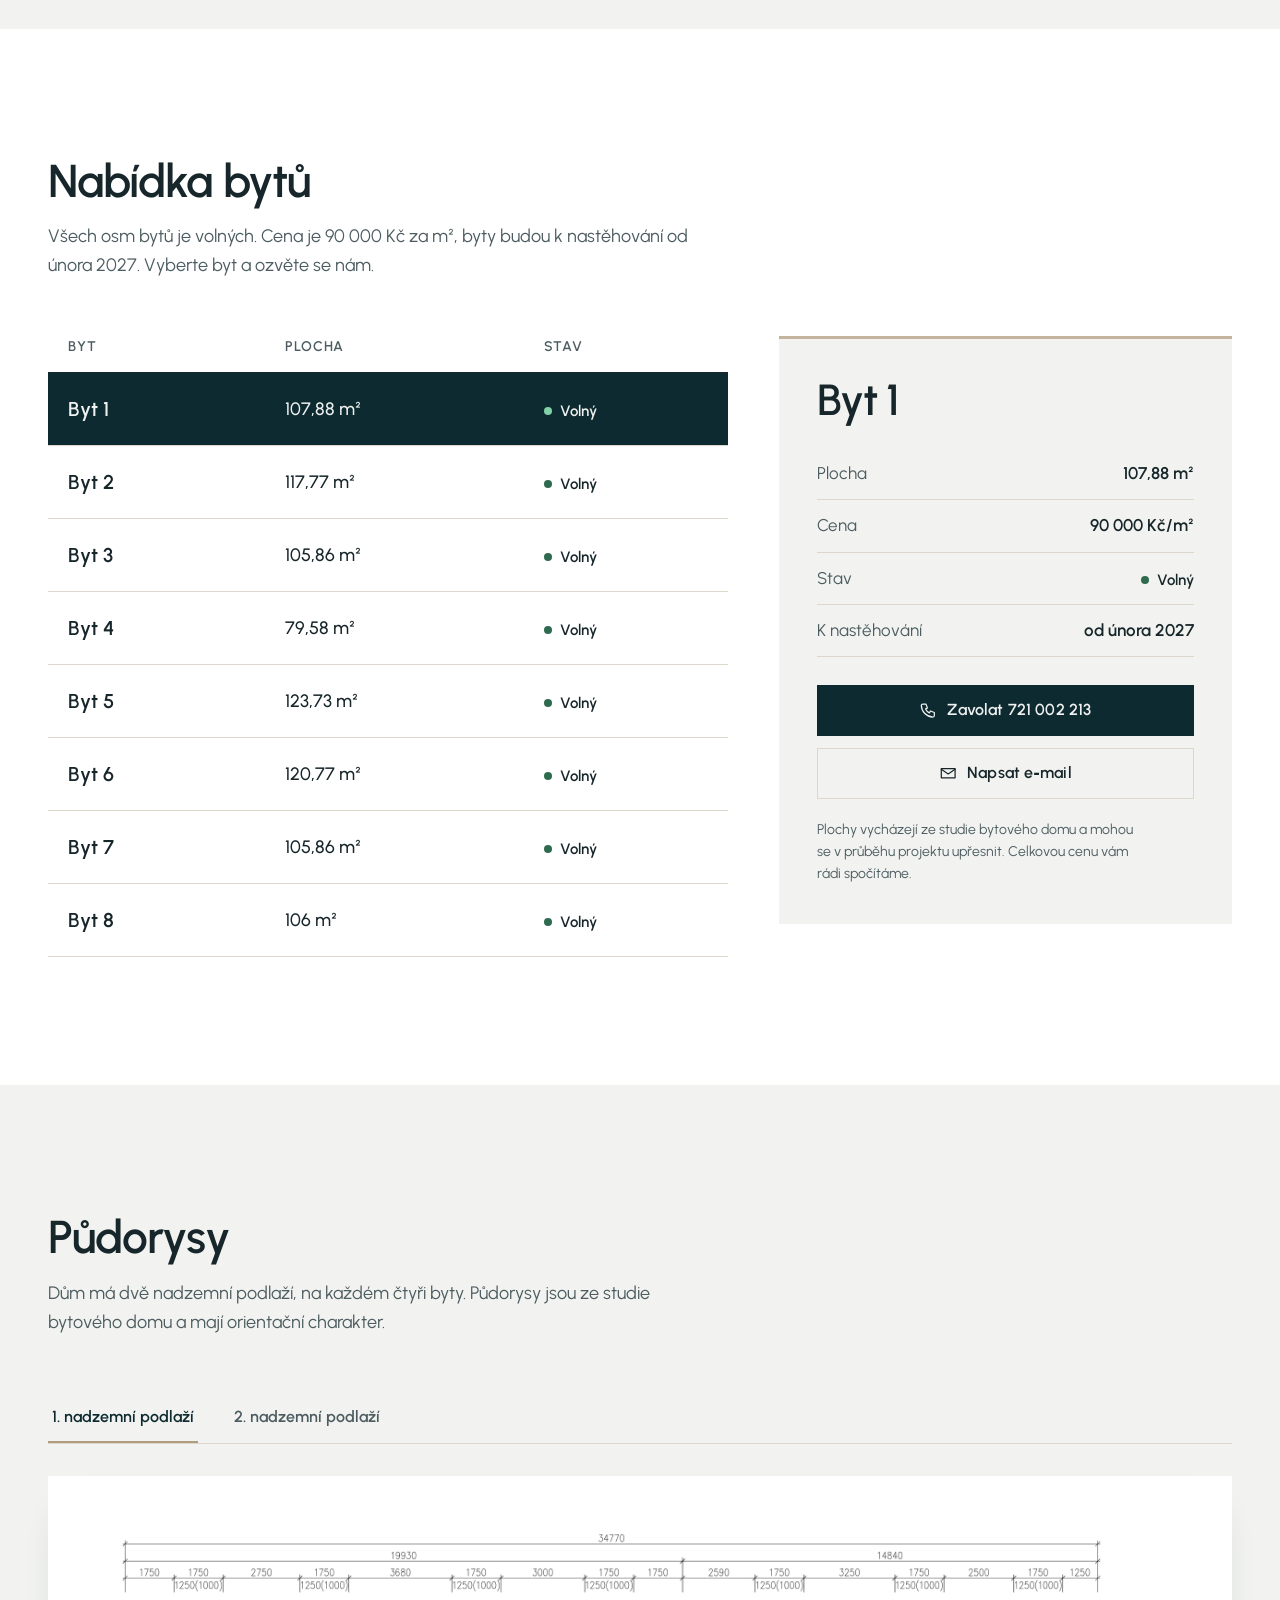
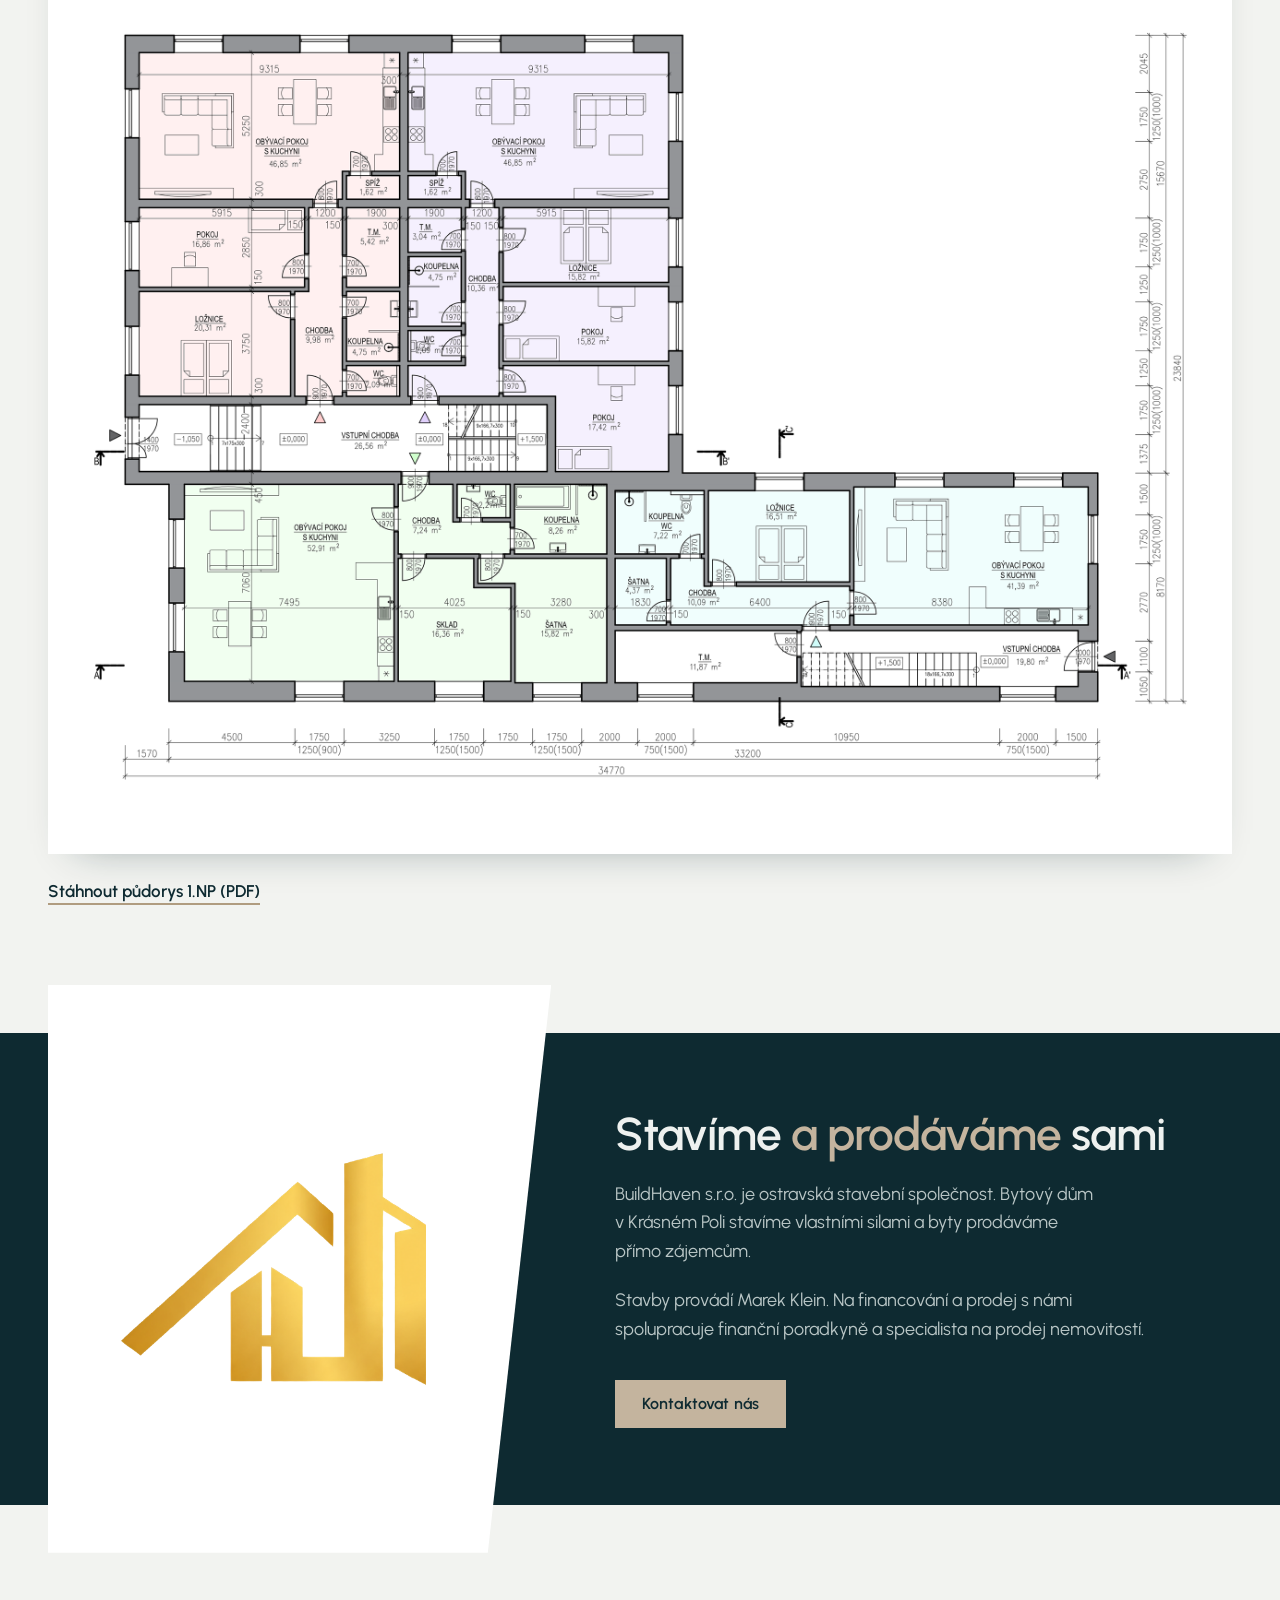
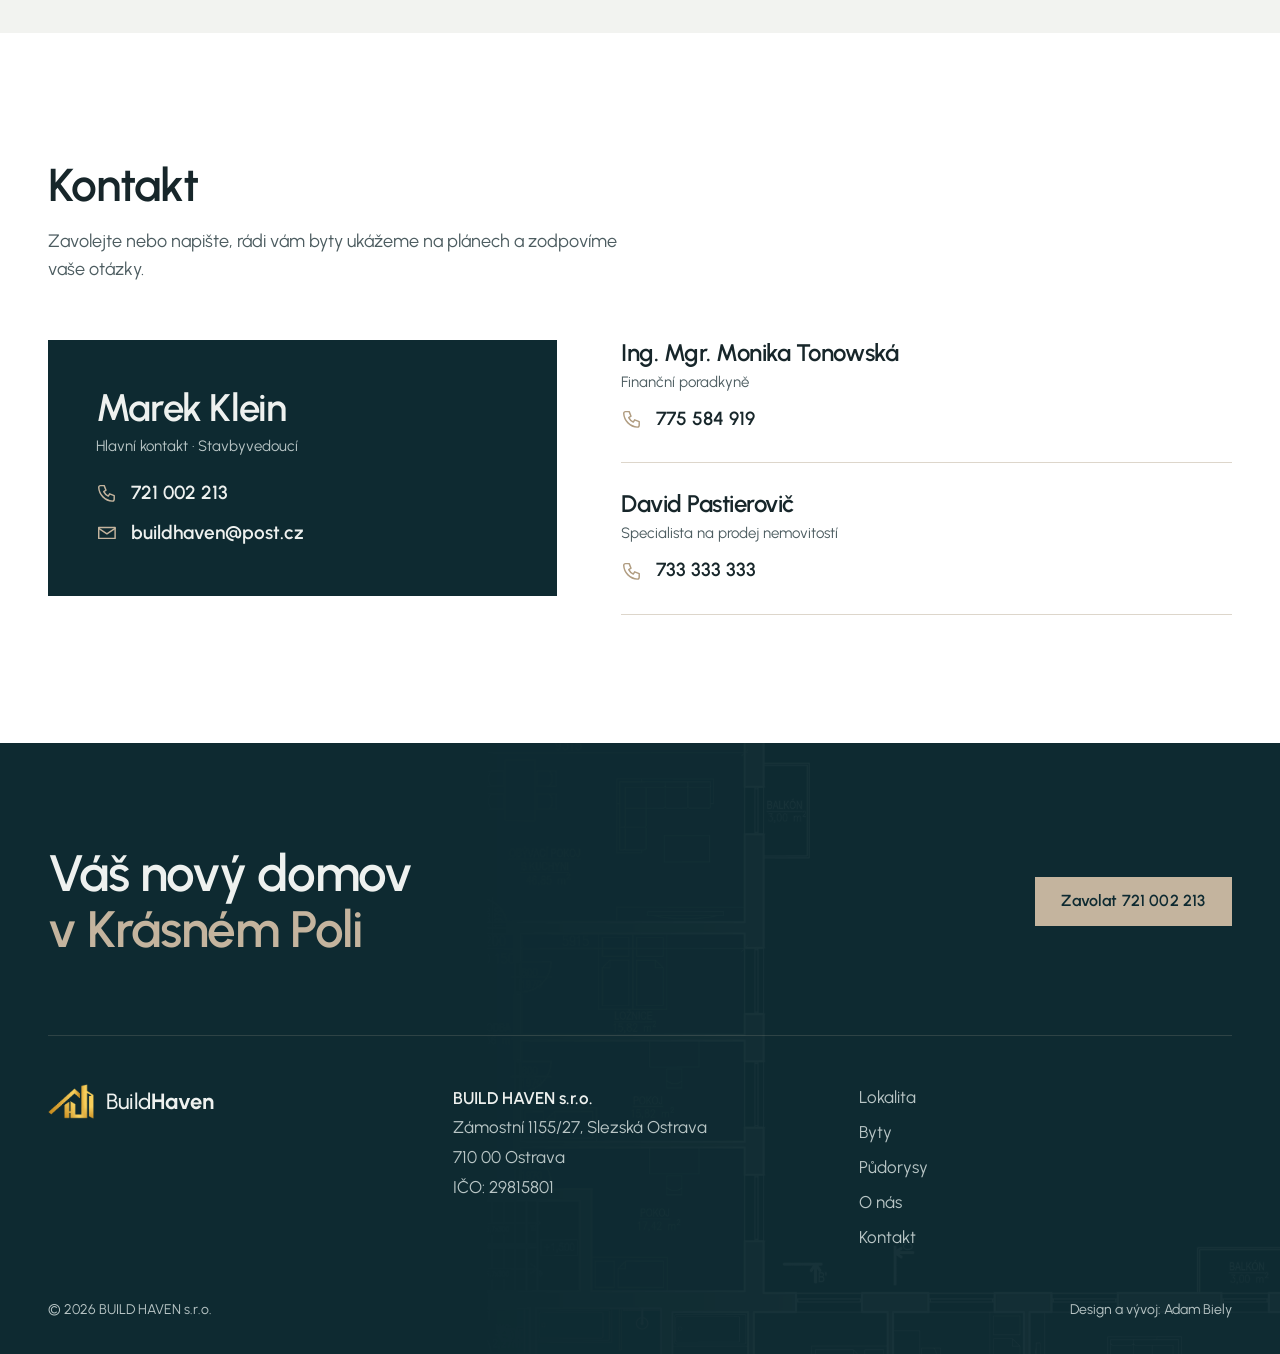
==== commit bcc96a39: "Add designer credit to footer and update Marek Klein's role - Footer bottom row: copyright on the le" ====
--- a/index.html
+++ b/index.html
@@ -178,7 +178,7 @@
         <div class="contact-grid">
           <div class="contact-main">
             <h3>Marek Klein</h3>
-            <p class="contact-role">Hlavní kontakt · stavby provádí</p>
+            <p class="contact-role">Hlavní kontakt · Stavbyvedoucí</p>
             <a class="contact-line" href="tel:+420721002213">
               <svg viewBox="0 0 24 24" aria-hidden="true"><path d="M5 4h4l2 5-2.5 1.5a11 11 0 0 0 5 5L15 13l5 2v4a2 2 0 0 1-2 2A16 16 0 0 1 3 6a2 2 0 0 1 2-2"/></svg>
               721&nbsp;002&nbsp;213
@@ -237,7 +237,10 @@
           <a href="#kontakt">Kontakt</a>
         </nav>
       </div>
-      <p class="copyright">© 2026 BUILD HAVEN s.r.o.</p>
+      <div class="footer-bottom">
+        <p>© 2026 BUILD HAVEN s.r.o.</p>
+        <p>Design a&nbsp;vývoj: Adam Biely</p>
+      </div>
     </div>
   </footer>
 
--- a/styles.css
+++ b/styles.css
@@ -332,7 +332,7 @@
 .footer-nav { display: grid; gap: 8px; justify-items: start; }
 .footer-nav a { color: var(--on-ink-2); text-decoration: none; }
 .footer-nav a:hover { color: var(--sand); }
-.copyright { font-size: 0.875rem; color: var(--on-ink-2); }
+.footer-bottom { display: flex; flex-wrap: wrap; justify-content: space-between; gap: 8px 32px; font-size: 0.875rem; color: var(--on-ink-2); }
 
 /* Load reveal: hero copy rises once */
 .hero-copy > * { animation: rise 1s var(--ease) both; }
